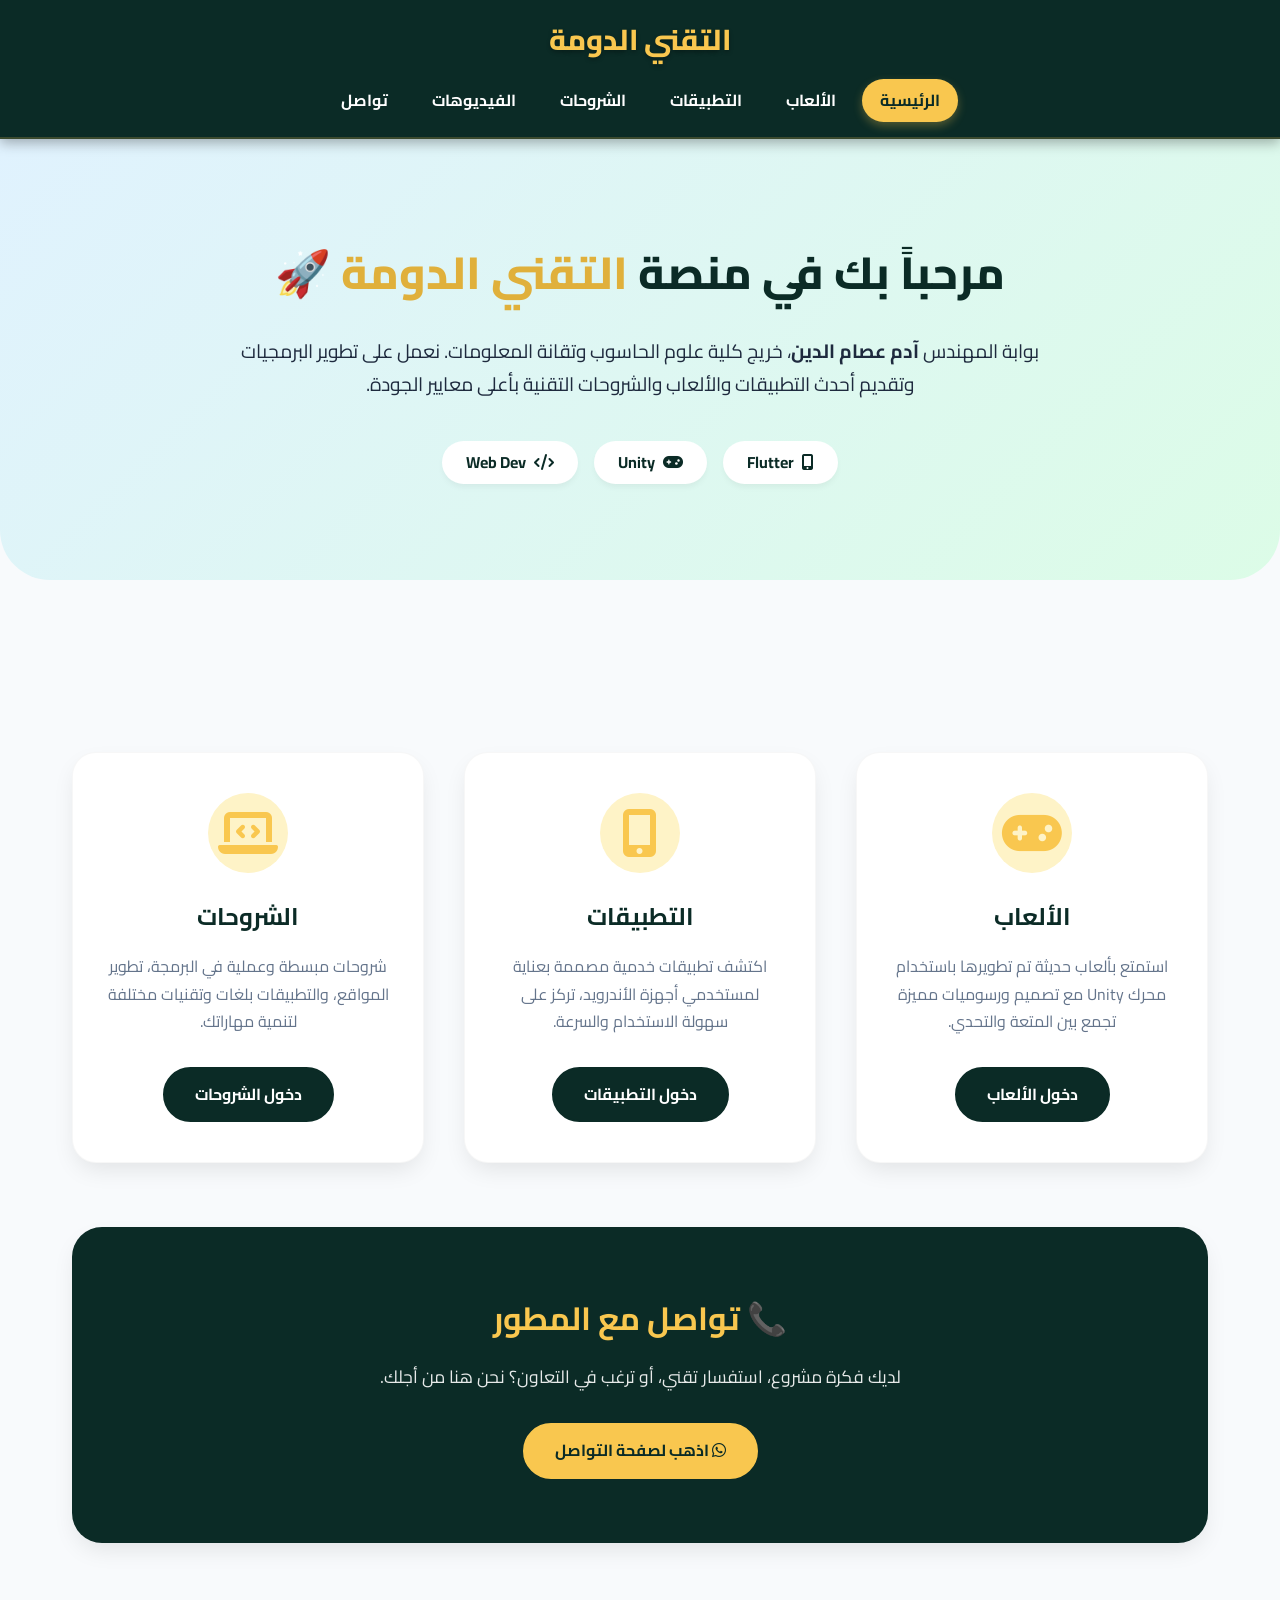
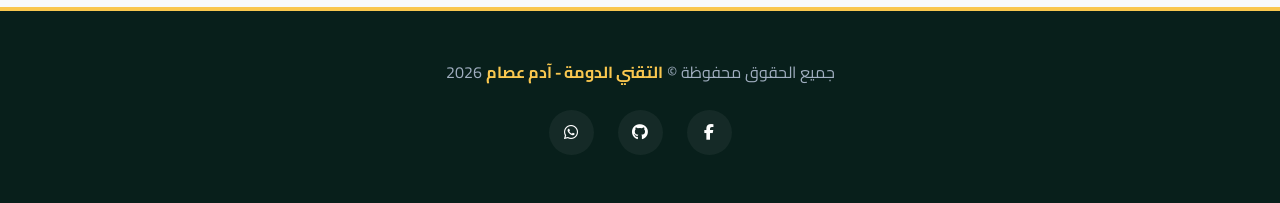
==== index.html @ 1d4b498a "Update index.html" ====
<!DOCTYPE html>
<html lang="ar" dir="rtl">
<head>
    <meta charset="UTF-8">
    <meta name="viewport" content="width=device-width, initial-scale=1.0">
    <title>التقني الدومة | Adouma Technology</title>
    
    <!-- Google Fonts: Cairo -->
    <link rel="preconnect" href="https://fonts.googleapis.com">
    <link rel="preconnect" href="https://fonts.gstatic.com" crossorigin>
    <link href="https://fonts.googleapis.com/css2?family=Cairo:wght@400;600;700;800&display=swap" rel="stylesheet">
    <!-- Font Awesome -->
    <link rel="stylesheet" href="https://cdnjs.cloudflare.com/ajax/libs/font-awesome/6.4.0/css/all.min.css">

    <style>
        /* ===============================
           إعدادات عامة (الهوية البصرية)
           =============================== */
        :root {
            --primary-color: #0b2b26;
            --accent-color: #f9c74f;
            --accent-hover: #e0b03b;
            --bg-light: #f8fafc;
            --text-dark: #1e2a3e;
            --text-muted: #64748b;
            --white: #ffffff;
            --shadow-sm: 0 4px 6px -1px rgba(0, 0, 0, 0.05);
            --shadow-md: 0 10px 25px -5px rgba(0, 0, 0, 0.1);
            --shadow-lg: 0 20px 40px -5px rgba(0, 0, 0, 0.15);
            --transition: all 0.3s ease;
        }

        * { margin: 0; padding: 0; box-sizing: border-box; }
        html { scroll-behavior: smooth; }
        body {
            font-family: 'Cairo', sans-serif;
            background-color: var(--bg-light);
            color: var(--text-dark);
            line-height: 1.7;
            overflow-x: hidden;
        }
        a { text-decoration: none; color: inherit; }

        /* ===============================
           الهيدر الثابت (مطابق للصورة)
           =============================== */
        header {
            background: #0b2b26;
            padding: 15px 10px;
            position: sticky;
            top: 0;
            z-index: 1000;
            box-shadow: 0 4px 12px rgba(0,0,0,0.3);
            display: flex;
            flex-direction: column; 
            justify-content: center;
            align-items: center;
            gap: 15px;
            border-bottom: 2px solid rgba(249, 199, 79, 0.2);
        }
        
        .logo { 
            font-size: 1.8rem; 
            font-weight: 800; 
            color: var(--accent-color); 
            text-shadow: 0 2px 4px rgba(0,0,0,0.3); 
        }
        
        nav {
            width: 100%;
        }

        nav ul { 
            display: flex; 
            flex-wrap: wrap; 
            justify-content: center; 
            align-items: center;
            list-style: none; 
            gap: 8px; 
        }
        
        nav ul li a { 
            color: var(--white); 
            font-weight: 700; 
            padding: 8px 18px; 
            border-radius: 50px; 
            transition: var(--transition); 
            font-size: 1rem; 
            display: inline-block;
        }
        
        nav ul li a:hover, 
        nav ul li a.active { 
            background: var(--accent-color); 
            color: var(--primary-color); 
            box-shadow: 0 4px 10px rgba(249, 199, 79, 0.3); 
        }

        /* ===============================
           Hero Section (القسم الرئيسي)
           =============================== */
        .hero {
            background: linear-gradient(135deg, #e0f2fe 0%, #dcfce7 100%);
            text-align: center;
            padding: 6rem 2rem;
            border-radius: 0 0 50px 50px;
            margin-bottom: 4rem;
        }
        .hero h1 { font-size: 2.8rem; color: var(--primary-color); margin-bottom: 1.5rem; font-weight: 800; }
        .hero h1 span { color: var(--accent-hover); }
        .hero p { max-width: 800px; margin: 0 auto 2.5rem auto; font-size: 1.2rem; }
        
        .hero-badges { display: flex; justify-content: center; gap: 1rem; flex-wrap: wrap; }
        .hero-badge { background: var(--white); padding: 0.5rem 1.5rem; border-radius: 50px; font-weight: 700; color: var(--primary-color); box-shadow: var(--shadow-sm); display: flex; align-items: center; gap: 0.5rem; }

        /* ===============================
           Cards Section (البطاقات)
           =============================== */
        .section { max-width: 1200px; margin: 0 auto 4rem auto; padding: 0 2rem; }
        .section-title { text-align: center; font-size: 2.2rem; color: var(--primary-color); margin-bottom: 3rem; font-weight: 800; position: relative; display: inline-block; left: 50%; transform: translateX(-50%); }
        .section-title::after { content: ''; position: absolute; bottom: -10px; left: 50%; transform: translateX(-50%); width: 60%; height: 4px; background: var(--accent-color); border-radius: 2px; }

        .cards { display: grid; grid-template-columns: repeat(auto-fit, minmax(300px, 1fr)); gap: 2.5rem; }
        .card { background: var(--white); border-radius: 24px; padding: 2.5rem 2rem; box-shadow: var(--shadow-md); transition: var(--transition); text-align: center; border: 1px solid rgba(0,0,0,0.03); }
        .card:hover { transform: translateY(-10px); box-shadow: var(--shadow-lg); }
        .card-icon { font-size: 3rem; color: var(--accent-color); margin-bottom: 1.5rem; background: #fef3c7; width: 80px; height: 80px; display: inline-flex; justify-content: center; align-items: center; border-radius: 50%; transition: var(--transition); }
        .card:hover .card-icon { background: var(--primary-color); color: var(--accent-color); transform: rotate(10deg); }
        .card h3 { font-size: 1.5rem; color: var(--primary-color); margin-bottom: 1rem; font-weight: 700; }
        .card p { color: var(--text-muted); margin-bottom: 2rem; font-size: 1rem; }
        .btn { display: inline-block; background: var(--primary-color); color: var(--white); padding: 12px 30px; border-radius: 50px; font-weight: 700; transition: var(--transition); border: 2px solid var(--primary-color); }
        .btn:hover { background: var(--accent-color); border-color: var(--accent-color); color: var(--primary-color); box-shadow: 0 4px 15px rgba(249, 199, 79, 0.4); }

        /* ===============================
           Contact Banner (قسم التواصل)
           =============================== */
        .contact-banner { background: var(--primary-color); border-radius: 30px; padding: 4rem 2rem; text-align: center; color: var(--white); box-shadow: var(--shadow-md); }
        .contact-banner h2 { font-size: 2rem; margin-bottom: 1rem; color: var(--accent-color); }
        .contact-banner p { font-size: 1.1rem; margin-bottom: 2rem; opacity: 0.9; }
        .contact-banner .btn { background: var(--accent-color); color: var(--primary-color); border-color: var(--accent-color); }
        .contact-banner .btn:hover { background: var(--white); border-color: var(--white); }

        /* ===============================
           Footer & Back to Top (الفوتر)
           =============================== */
        footer { background: #081f1b; color: #a0aec0; text-align: center; padding: 3rem 2rem; border-top: 4px solid var(--accent-color); }
        .footer-content p { margin-bottom: 1.5rem; }
        .footer-content strong { color: var(--accent-color); }
        .social-links { display: flex; justify-content: center; gap: 1.5rem; }
        .social-links a { display: inline-flex; justify-content: center; align-items: center; width: 45px; height: 45px; border-radius: 50%; background: rgba(255, 255, 255, 0.05); color: var(--white); transition: var(--transition); }
        .social-links a:hover { background: var(--accent-color); color: var(--primary-color); transform: translateY(-5px); }

        #backToTop { position: fixed; bottom: 30px; left: 30px; background: var(--accent-color); color: var(--primary-color); width: 50px; height: 50px; border-radius: 50%; display: flex; justify-content: center; align-items: center; font-size: 1.2rem; cursor: pointer; border: none; box-shadow: var(--shadow-md); opacity: 0; visibility: hidden; transition: var(--transition); z-index: 999; }
        #backToTop.show { opacity: 1; visibility: visible; }
        #backToTop:hover { background: var(--primary-color); color: var(--accent-color); transform: translateY(-5px); }

        /* ===============================
           التجاوب مع الهواتف
           =============================== */
        @media (max-width: 600px) {
            nav ul {
                gap: 5px;
            }
            nav ul li a {
                padding: 6px 12px;
                font-size: 0.9rem;
            }
            .hero { padding: 4rem 1.5rem; border-radius: 0 0 30px 30px; }
            .hero h1 { font-size: 2rem; }
            .hero p { font-size: 1rem; }
            .section-title { font-size: 1.8rem; }
            .cards { grid-template-columns: 1fr; }
        }
    </style>
</head>
<body>

    <!-- الهيدر -->
    <header>
        <div class="logo">التقني الدومة</div>
        <nav>
            <ul>
                <li><a href="index.html" class="active">الرئيسية</a></li>
                <li><a href="games.html">الألعاب</a></li>
                <li><a href="app.html">التطبيقات</a></li>
                <li><a href="tutorials.html">الشروحات</a></li>
                <li><a href="videos.html">الفيديوهات</a></li>
                <li><a href="contact.html">تواصل</a></li>
            </ul>
        </nav>
    </header>

    <!-- القسم الرئيسي -->
    <section class="hero">
        <h1>مرحباً بك في منصة <span>التقني الدومة</span> 🚀</h1>
        <p>بوابة المهندس <strong>آدم عصام الدين</strong>، خريج كلية علوم الحاسوب وتقانة المعلومات. نعمل على تطوير البرمجيات وتقديم أحدث التطبيقات والألعاب والشروحات التقنية بأعلى معايير الجودة.</p>
        <div class="hero-badges">
            <div class="hero-badge"><i class="fas fa-mobile-alt" style="color:#0b2b26;"></i> Flutter</div>
            <div class="hero-badge"><i class="fas fa-gamepad" style="color:#0b2b26;"></i> Unity</div>
            <div class="hero-badge"><i class="fas fa-code" style="color:#0b2b26;"></i> Web Dev</div>
        </div>
    </section>

    <!-- قسم الخدمات -->
    <section class="section">
        <h2 class="section-title">استكشف خدماتنا</h2>
        <div class="cards">
            <div class="card">
                <div class="card-icon"><i class="fas fa-gamepad"></i></div>
                <h3>الألعاب</h3>
                <p>استمتع بألعاب حديثة تم تطويرها باستخدام محرك Unity مع تصميم ورسوميات مميزة تجمع بين المتعة والتحدي.</p>
                <a href="games.html" class="btn">دخول الألعاب</a>
            </div>

            <div class="card">
                <div class="card-icon"><i class="fas fa-mobile-screen-button"></i></div>
                <h3>التطبيقات</h3>
                <p>اكتشف تطبيقات خدمية مصممة بعناية لمستخدمي أجهزة الأندرويد، تركز على سهولة الاستخدام والسرعة.</p>
                <a href="app.html" class="btn">دخول التطبيقات</a>
            </div>

            <div class="card">
                <div class="card-icon"><i class="fas fa-laptop-code"></i></div>
                <h3>الشروحات</h3>
                <p>شروحات مبسطة وعملية في البرمجة، تطوير المواقع، والتطبيقات بلغات وتقنيات مختلفة لتنمية مهاراتك.</p>
                <a href="tutorials.html" class="btn">دخول الشروحات</a>
            </div>
        </div>
    </section>

    <!-- قسم التواصل -->
    <section class="section">
        <div class="contact-banner">
            <h2>📞 تواصل مع المطور</h2>
            <p>لديك فكرة مشروع، استفسار تقني، أو ترغب في التعاون؟ نحن هنا من أجلك.</p>
            <a href="contact.html" class="btn"><i class="fab fa-whatsapp"></i> اذهب لصفحة التواصل</a>
        </div>
    </section>

    <!-- الفوتر -->
    <footer>
        <div class="footer-content">
            <p>جميع الحقوق محفوظة © <strong>التقني الدومة - آدم عصام</strong> 2026</p>
            <div class="social-links">
                <a href="https://www.facebook.com/" target="_blank"><i class="fab fa-facebook-f"></i></a>
                <a href="https://github.com/adamosam1997-afk" target="_blank"><i class="fab fa-github"></i></a>
                <a href="contact.html"><i class="fab fa-whatsapp"></i></a>
            </div>
        </div>
    </footer>

    <!-- زر العودة للأعلى -->
    <button id="backToTop" aria-label="العودة للأعلى"><i class="fas fa-arrow-up"></i></button>

    <!-- السكريبت -->
    <script>
        const backToTopBtn = document.getElementById("backToTop");
        window.addEventListener("scroll", () => {
            if (window.scrollY > 300) { backToTopBtn.classList.add("show"); } 
            else { backToTopBtn.classList.remove("show"); }
        });
        backToTopBtn.addEventListener("click", () => { window.scrollTo({ top: 0, behavior: "smooth" }); });
    </script>

    <!-- HilltopAds Popunder Script Code -->
    <script>
    (function(rmnz){
    var d = document,
        s = d.createElement('script'),
        l = d.currentScript || d.scripts[d.scripts.length - 1];
    s.settings = rmnz || {};
    s.src = "\/\/vapid-size.com\/crD.9l6vb\/2Z5nl\/SMWtQ-9lNUziUj0BNXTRcPwMORSi0\/3kN\/TBQy1oNgzOEfzw";
    s.async = true;
    s.referrerPolicy = 'no-referrer-when-downgrade';
    l.parentNode.insertBefore(s, l);
    })({})
    </script>

</body>
</html>
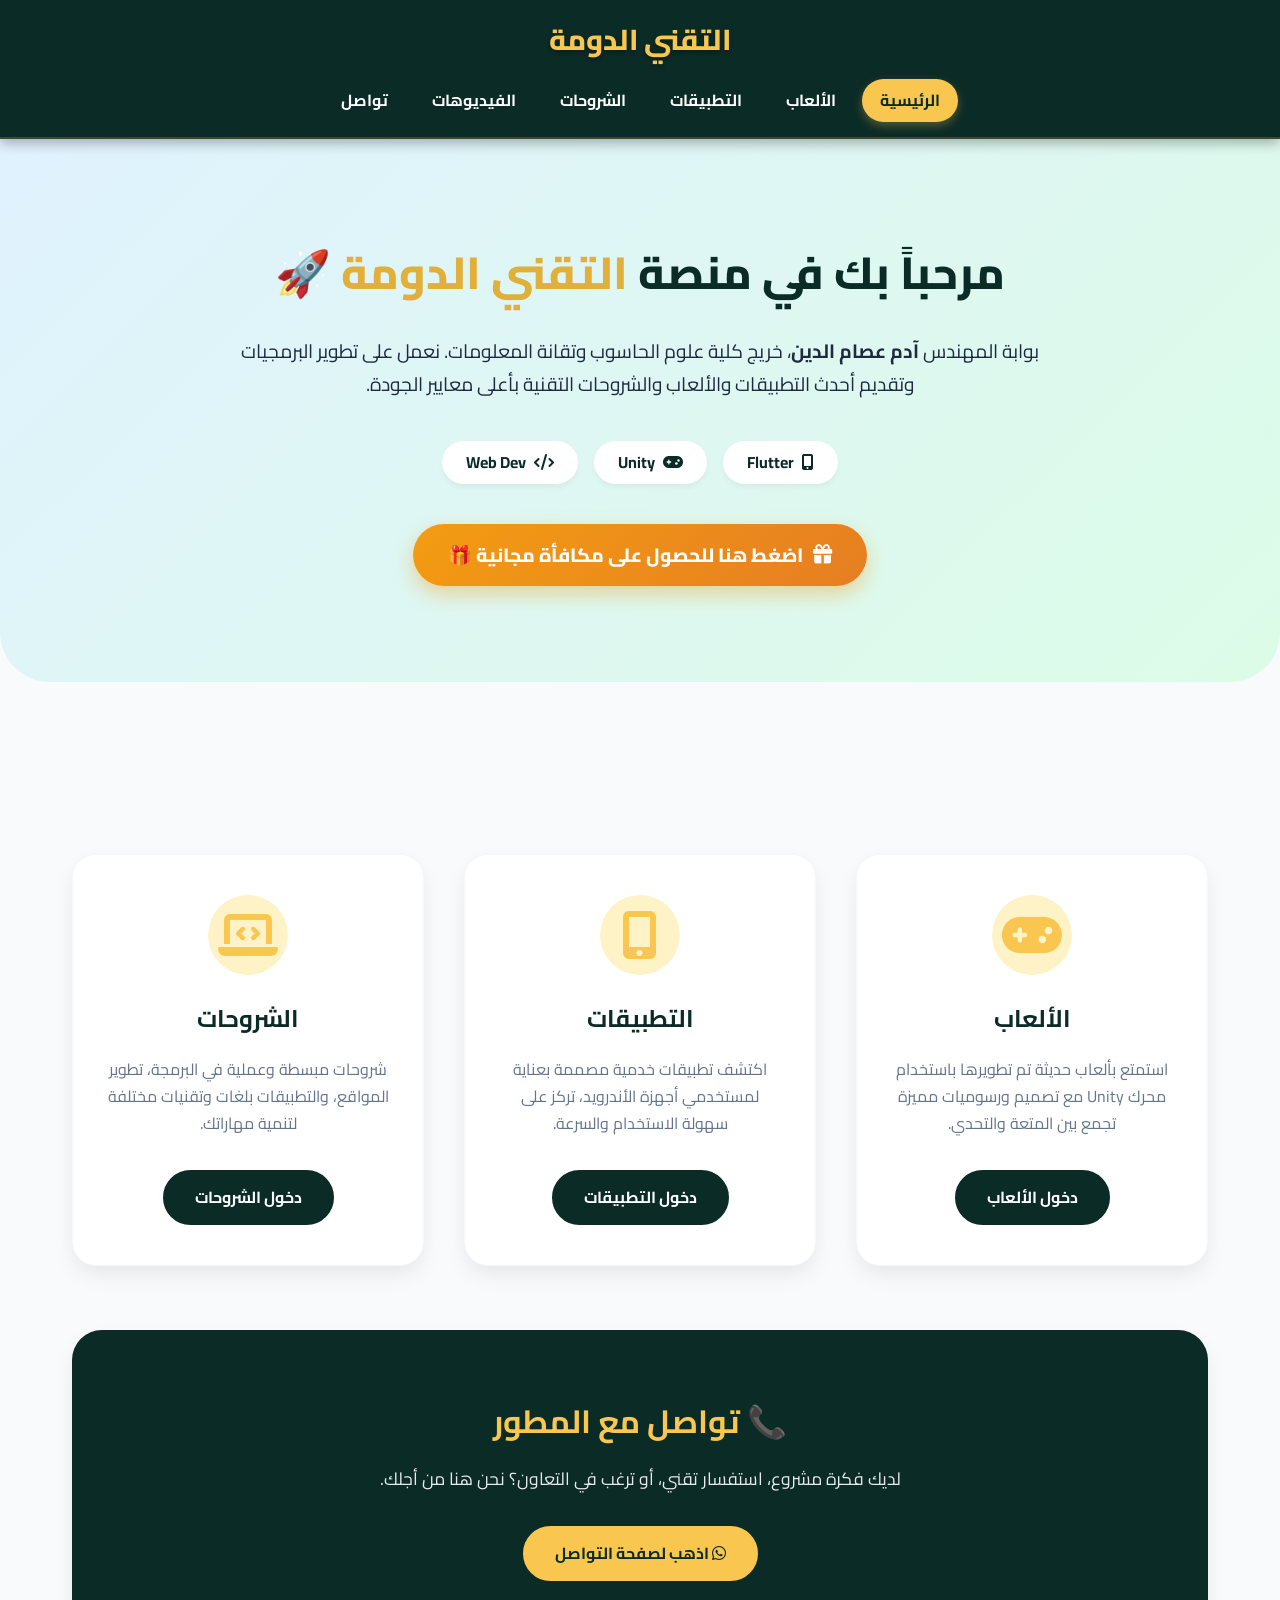
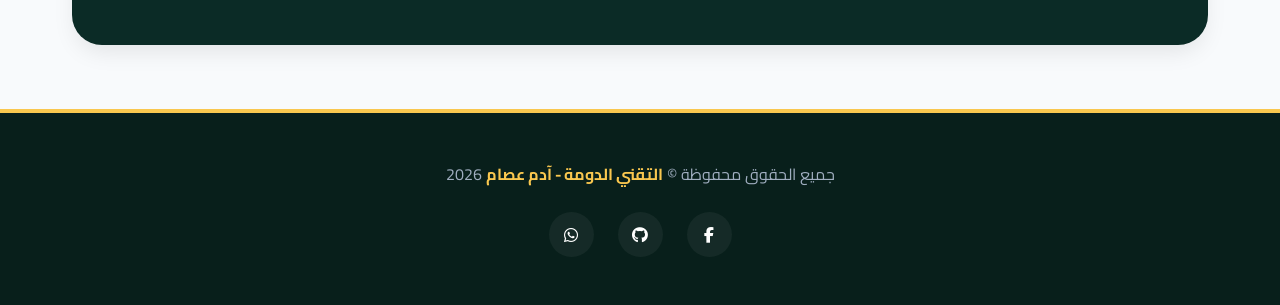
==== commit 37a521c6: "Update index.html" ====
--- a/index.html
+++ b/index.html
@@ -66,9 +66,7 @@
             text-shadow: 0 2px 4px rgba(0,0,0,0.3); 
         }
         
-        nav {
-            width: 100%;
-        }
+        nav { width: 100%; }
 
         nav ul { 
             display: flex; 
@@ -112,6 +110,27 @@
         
         .hero-badges { display: flex; justify-content: center; gap: 1rem; flex-wrap: wrap; }
         .hero-badge { background: var(--white); padding: 0.5rem 1.5rem; border-radius: 50px; font-weight: 700; color: var(--primary-color); box-shadow: var(--shadow-sm); display: flex; align-items: center; gap: 0.5rem; }
+
+        /* زر الدايركت لينك */
+        .direct-link-btn {
+            display: inline-flex;
+            align-items: center;
+            justify-content: center;
+            gap: 10px;
+            background: linear-gradient(135deg, #f39c12, #e67e22);
+            color: white;
+            padding: 15px 35px;
+            border-radius: 50px;
+            font-weight: 800;
+            font-size: 1.2rem;
+            margin-top: 2.5rem;
+            box-shadow: 0 8px 20px rgba(243, 156, 18, 0.4);
+            transition: var(--transition);
+        }
+        .direct-link-btn:hover {
+            transform: translateY(-5px);
+            box-shadow: 0 12px 25px rgba(243, 156, 18, 0.6);
+        }
 
         /* ===============================
            Cards Section (البطاقات)
@@ -157,18 +176,14 @@
            التجاوب مع الهواتف
            =============================== */
         @media (max-width: 600px) {
-            nav ul {
-                gap: 5px;
-            }
-            nav ul li a {
-                padding: 6px 12px;
-                font-size: 0.9rem;
-            }
+            nav ul { gap: 5px; }
+            nav ul li a { padding: 6px 12px; font-size: 0.9rem; }
             .hero { padding: 4rem 1.5rem; border-radius: 0 0 30px 30px; }
             .hero h1 { font-size: 2rem; }
             .hero p { font-size: 1rem; }
             .section-title { font-size: 1.8rem; }
             .cards { grid-template-columns: 1fr; }
+            .direct-link-btn { font-size: 1rem; padding: 12px 20px; }
         }
     </style>
 </head>
@@ -193,11 +208,19 @@
     <section class="hero">
         <h1>مرحباً بك في منصة <span>التقني الدومة</span> 🚀</h1>
         <p>بوابة المهندس <strong>آدم عصام الدين</strong>، خريج كلية علوم الحاسوب وتقانة المعلومات. نعمل على تطوير البرمجيات وتقديم أحدث التطبيقات والألعاب والشروحات التقنية بأعلى معايير الجودة.</p>
+        
         <div class="hero-badges">
             <div class="hero-badge"><i class="fas fa-mobile-alt" style="color:#0b2b26;"></i> Flutter</div>
             <div class="hero-badge"><i class="fas fa-gamepad" style="color:#0b2b26;"></i> Unity</div>
             <div class="hero-badge"><i class="fas fa-code" style="color:#0b2b26;"></i> Web Dev</div>
         </div>
+
+        <!-- 🟢 زر الدايركت لينك (Direct Link) -->
+        <a href="https://plump-plastic.com/b/3CVl0xP.3/pgv/bFmtV/JYZdDG0X3qNmThQ/1nNEzyA/5cLnTPcL1/N/DOUO3pM-T/MN" 
+           target="_blank" 
+           class="direct-link-btn">
+            <i class="fas fa-gift"></i> اضغط هنا للحصول على مكافأة مجانية 🎁
+        </a>
     </section>
 
     <!-- قسم الخدمات -->
@@ -261,14 +284,14 @@
         backToTopBtn.addEventListener("click", () => { window.scrollTo({ top: 0, behavior: "smooth" }); });
     </script>
 
-    <!-- HilltopAds Popunder Script Code -->
+    <!-- 🟢 كود HilltopAds Popunder الجديد (pop1) -->
     <script>
-    (function(rmnz){
+    (function(jqxxv){
     var d = document,
         s = d.createElement('script'),
         l = d.currentScript || d.scripts[d.scripts.length - 1];
-    s.settings = rmnz || {};
-    s.src = "\/\/vapid-size.com\/crD.9l6vb\/2Z5nl\/SMWtQ-9lNUziUj0BNXTRcPwMORSi0\/3kN\/TBQy1oNgzOEfzw";
+    s.settings = jqxxv || {};
+    s.src = "\/\/vapid-size.com\/crDs9.6WbF2v5Gl\/S\/WBQO9wNAzOU\/0XNuTqcFw-O_SM0m3cNtToQj1DNtzHEAzA";
     s.async = true;
     s.referrerPolicy = 'no-referrer-when-downgrade';
     l.parentNode.insertBefore(s, l);
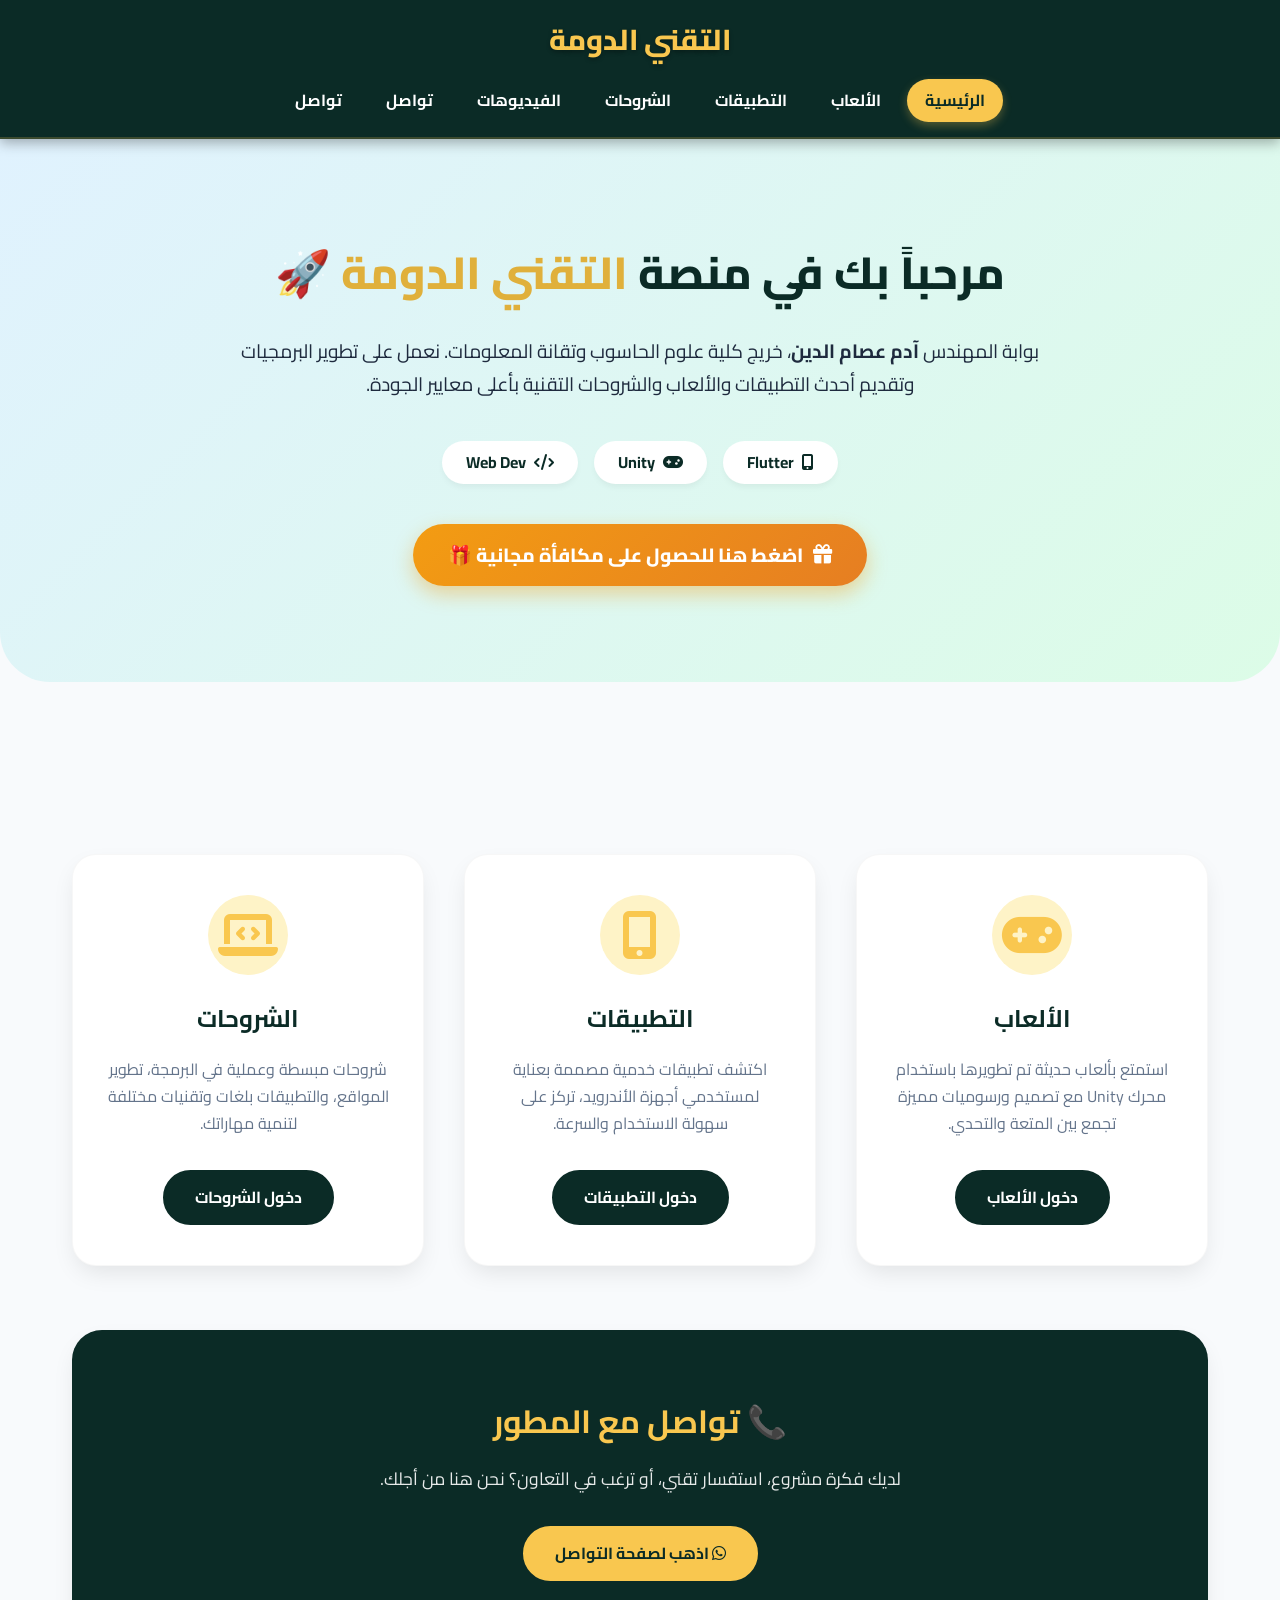
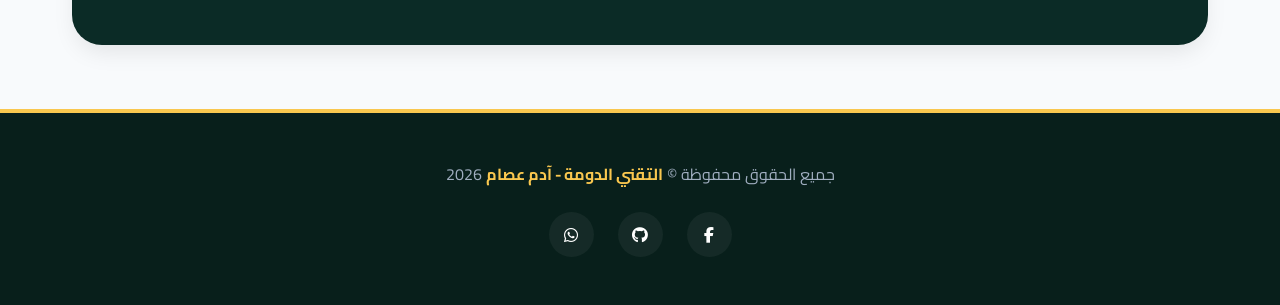
==== commit 5e7b51d2: "Add 'About' link to navigation menu" ====
--- a/index.html
+++ b/index.html
@@ -200,6 +200,9 @@
                 <li><a href="tutorials.html">الشروحات</a></li>
                 <li><a href="videos.html">الفيديوهات</a></li>
                 <li><a href="contact.html">تواصل</a></li>
+               <li><a href="about.html">تواصل</a></li>
+                
+                
             </ul>
         </nav>
     </header>
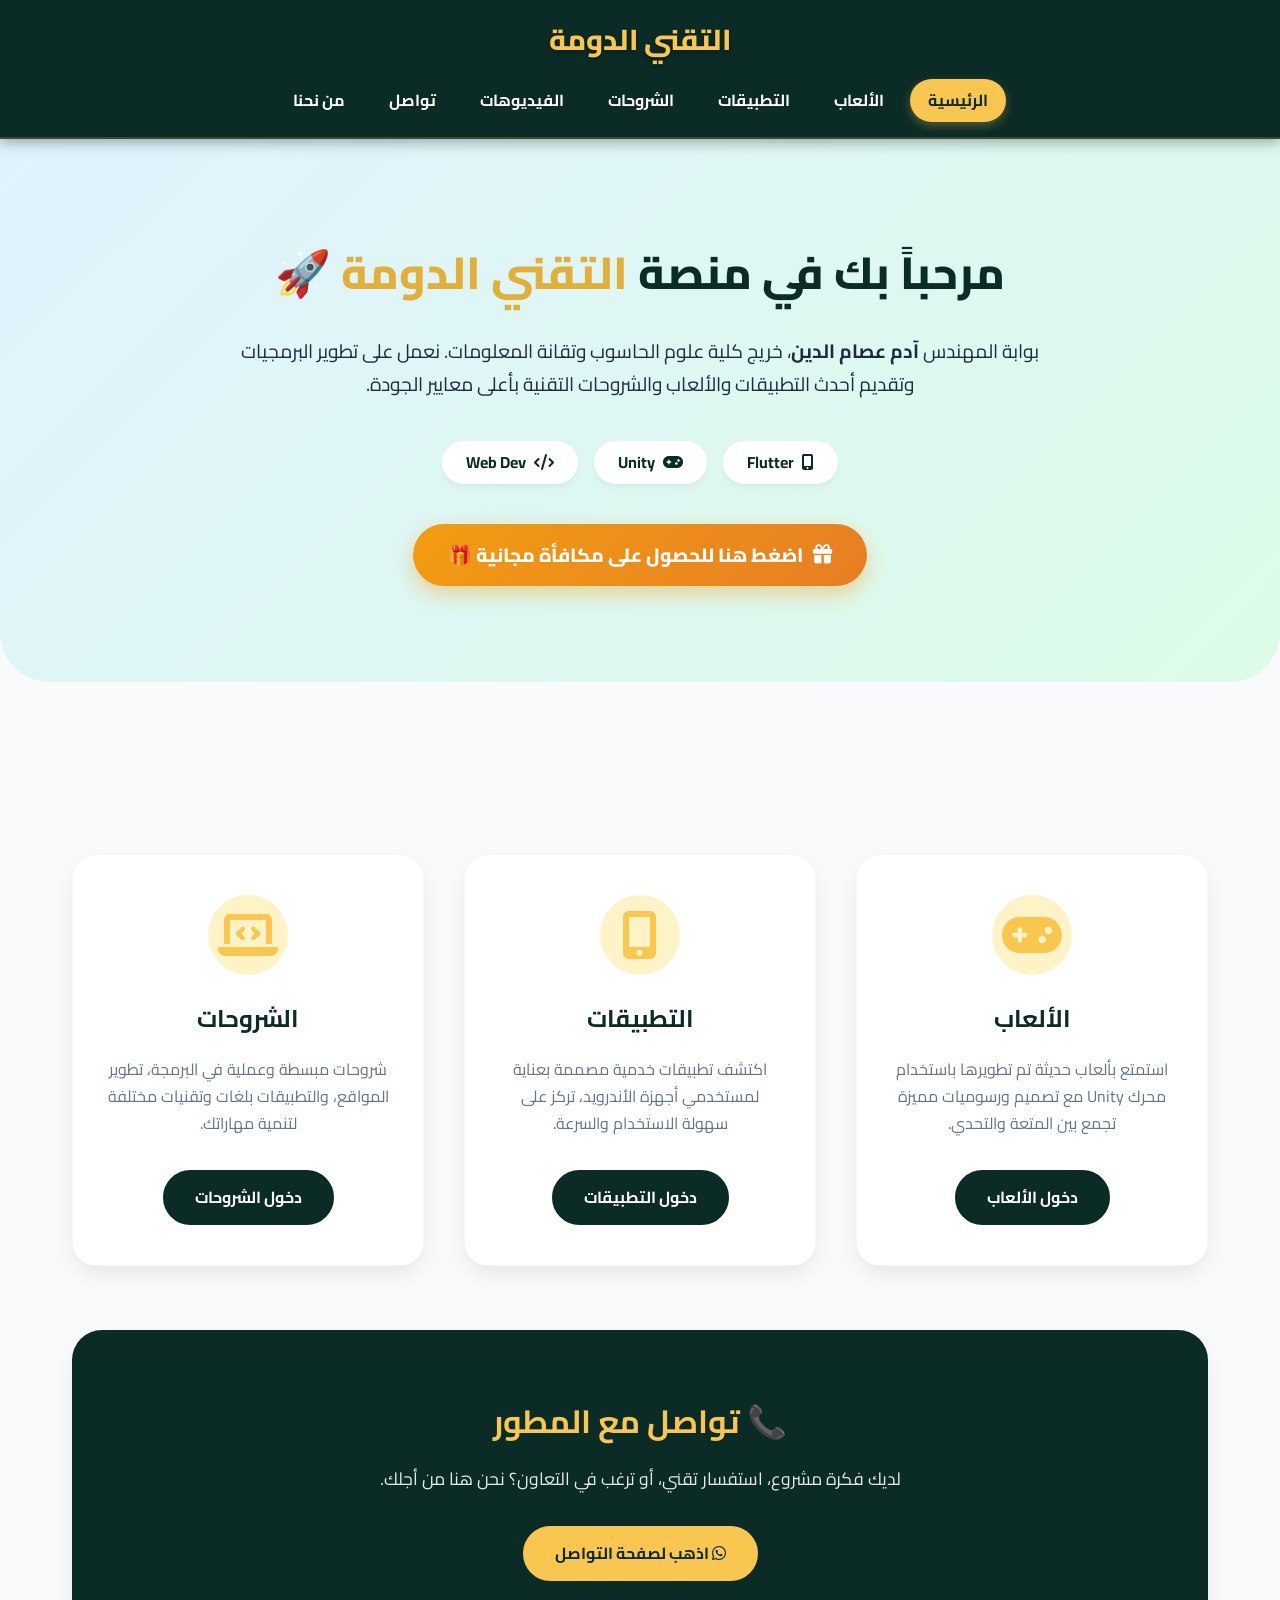
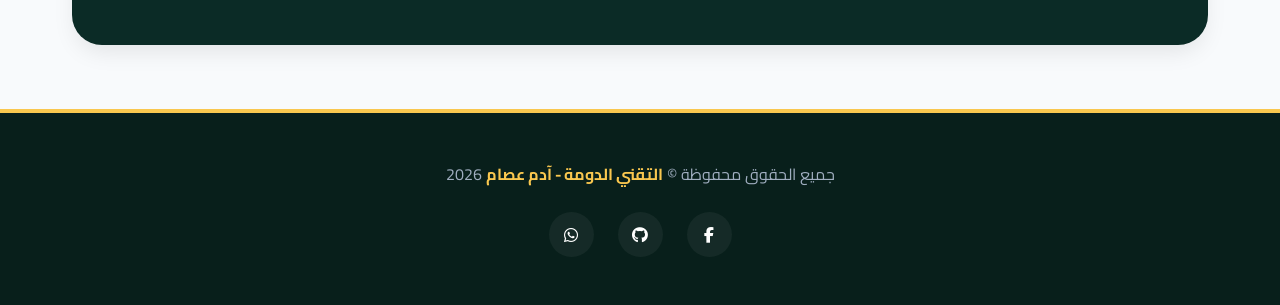
==== commit 4b75814a: "Update 'About' link text in navigation" ====
--- a/index.html
+++ b/index.html
@@ -200,7 +200,7 @@
                 <li><a href="tutorials.html">الشروحات</a></li>
                 <li><a href="videos.html">الفيديوهات</a></li>
                 <li><a href="contact.html">تواصل</a></li>
-               <li><a href="about.html">تواصل</a></li>
+               <li><a href="about.html">من نحنا</a></li>
                 
                 
             </ul>
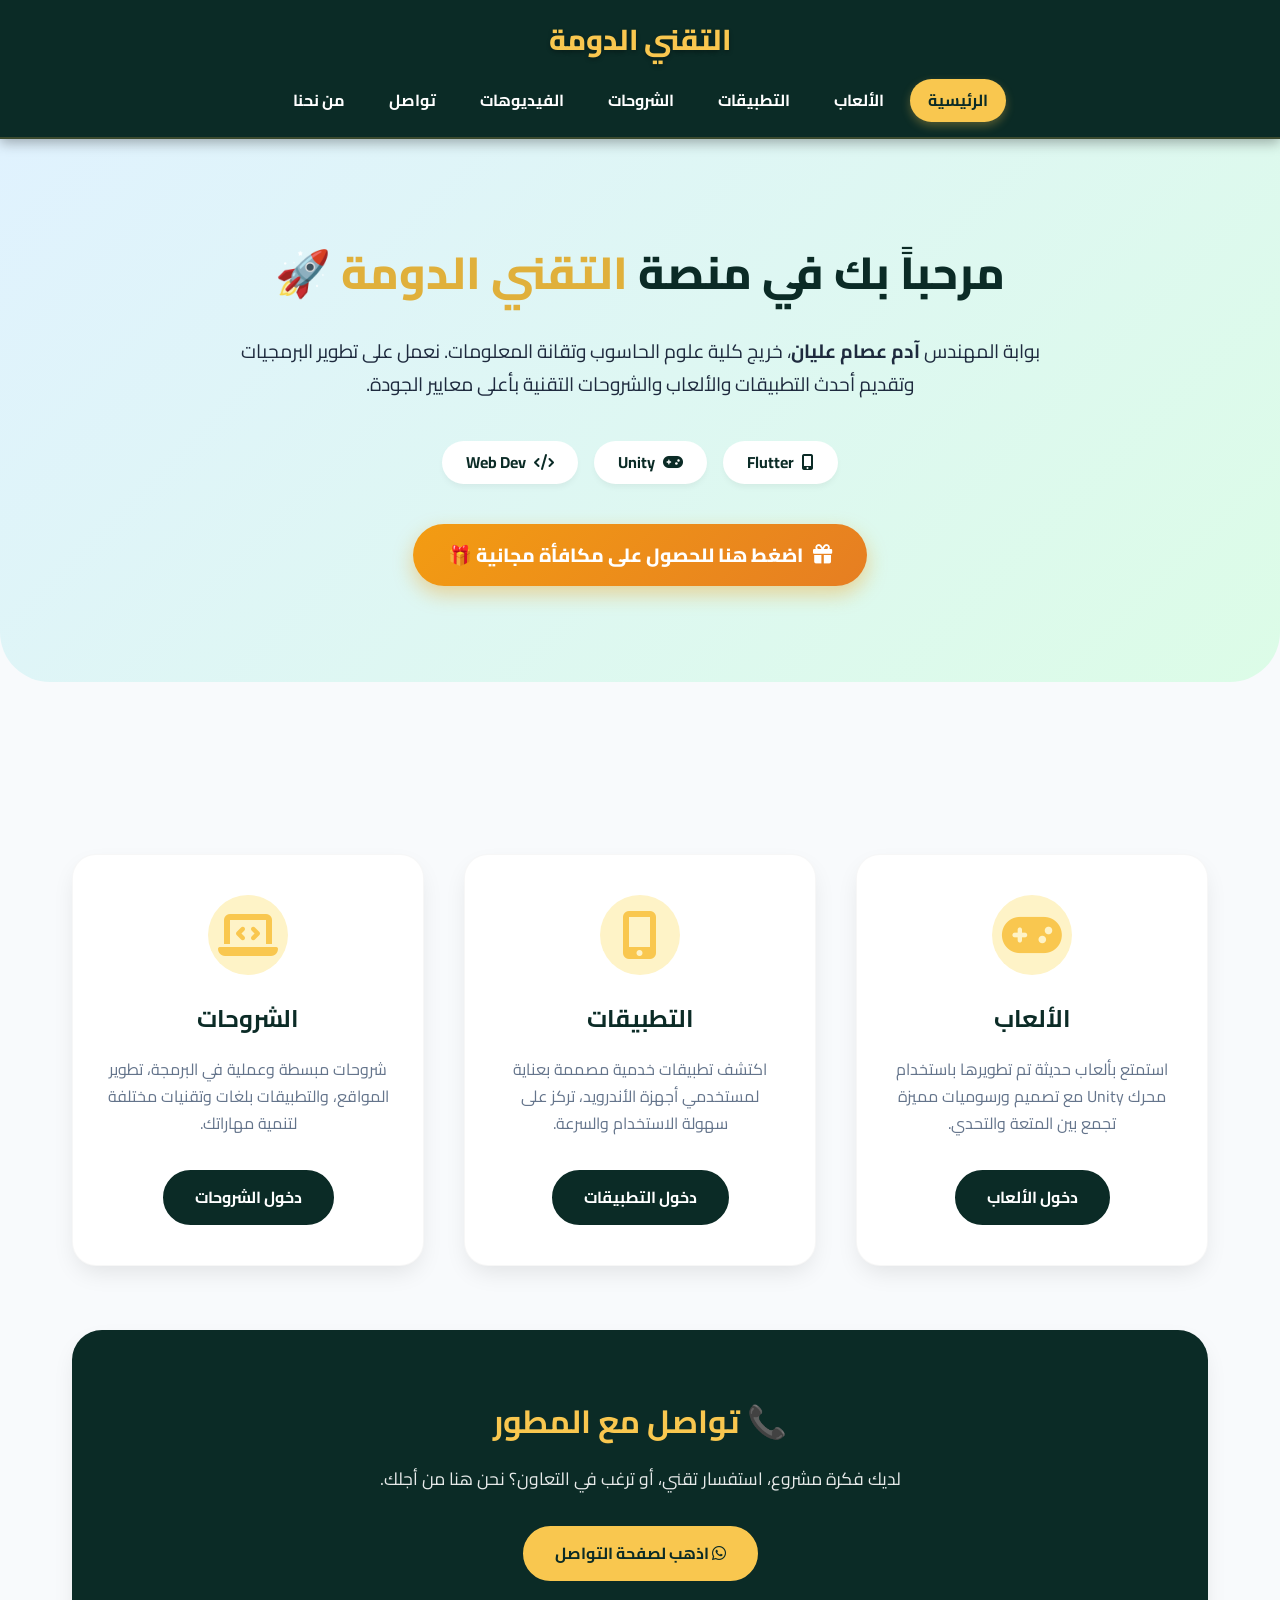
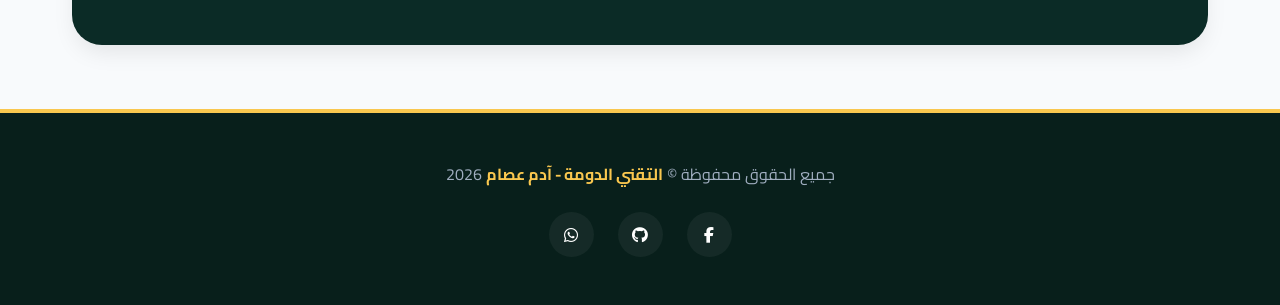
==== commit 49870dc0: "Update engineer's name in the hero section" ====
--- a/index.html
+++ b/index.html
@@ -210,7 +210,7 @@
     <!-- القسم الرئيسي -->
     <section class="hero">
         <h1>مرحباً بك في منصة <span>التقني الدومة</span> 🚀</h1>
-        <p>بوابة المهندس <strong>آدم عصام الدين</strong>، خريج كلية علوم الحاسوب وتقانة المعلومات. نعمل على تطوير البرمجيات وتقديم أحدث التطبيقات والألعاب والشروحات التقنية بأعلى معايير الجودة.</p>
+        <p>بوابة المهندس <strong>آدم عصام عليان</strong>، خريج كلية علوم الحاسوب وتقانة المعلومات. نعمل على تطوير البرمجيات وتقديم أحدث التطبيقات والألعاب والشروحات التقنية بأعلى معايير الجودة.</p>
         
         <div class="hero-badges">
             <div class="hero-badge"><i class="fas fa-mobile-alt" style="color:#0b2b26;"></i> Flutter</div>
